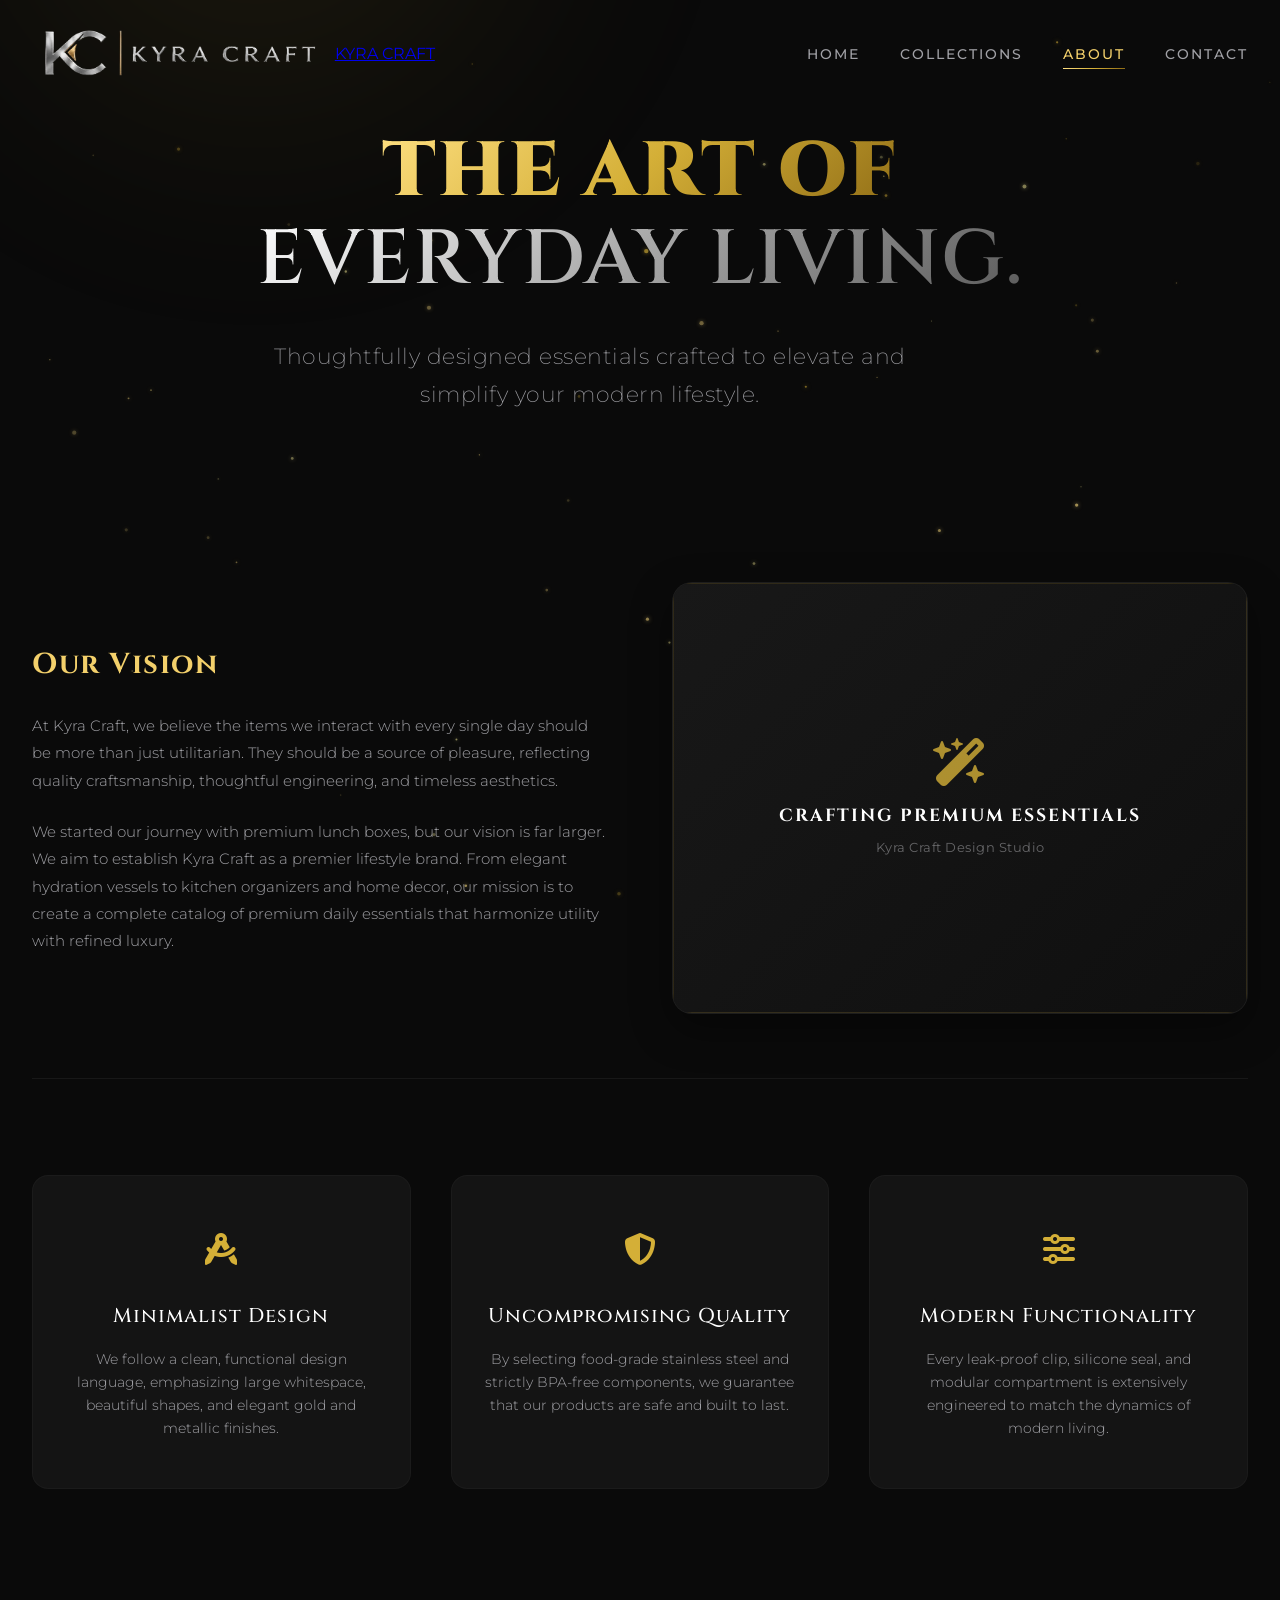
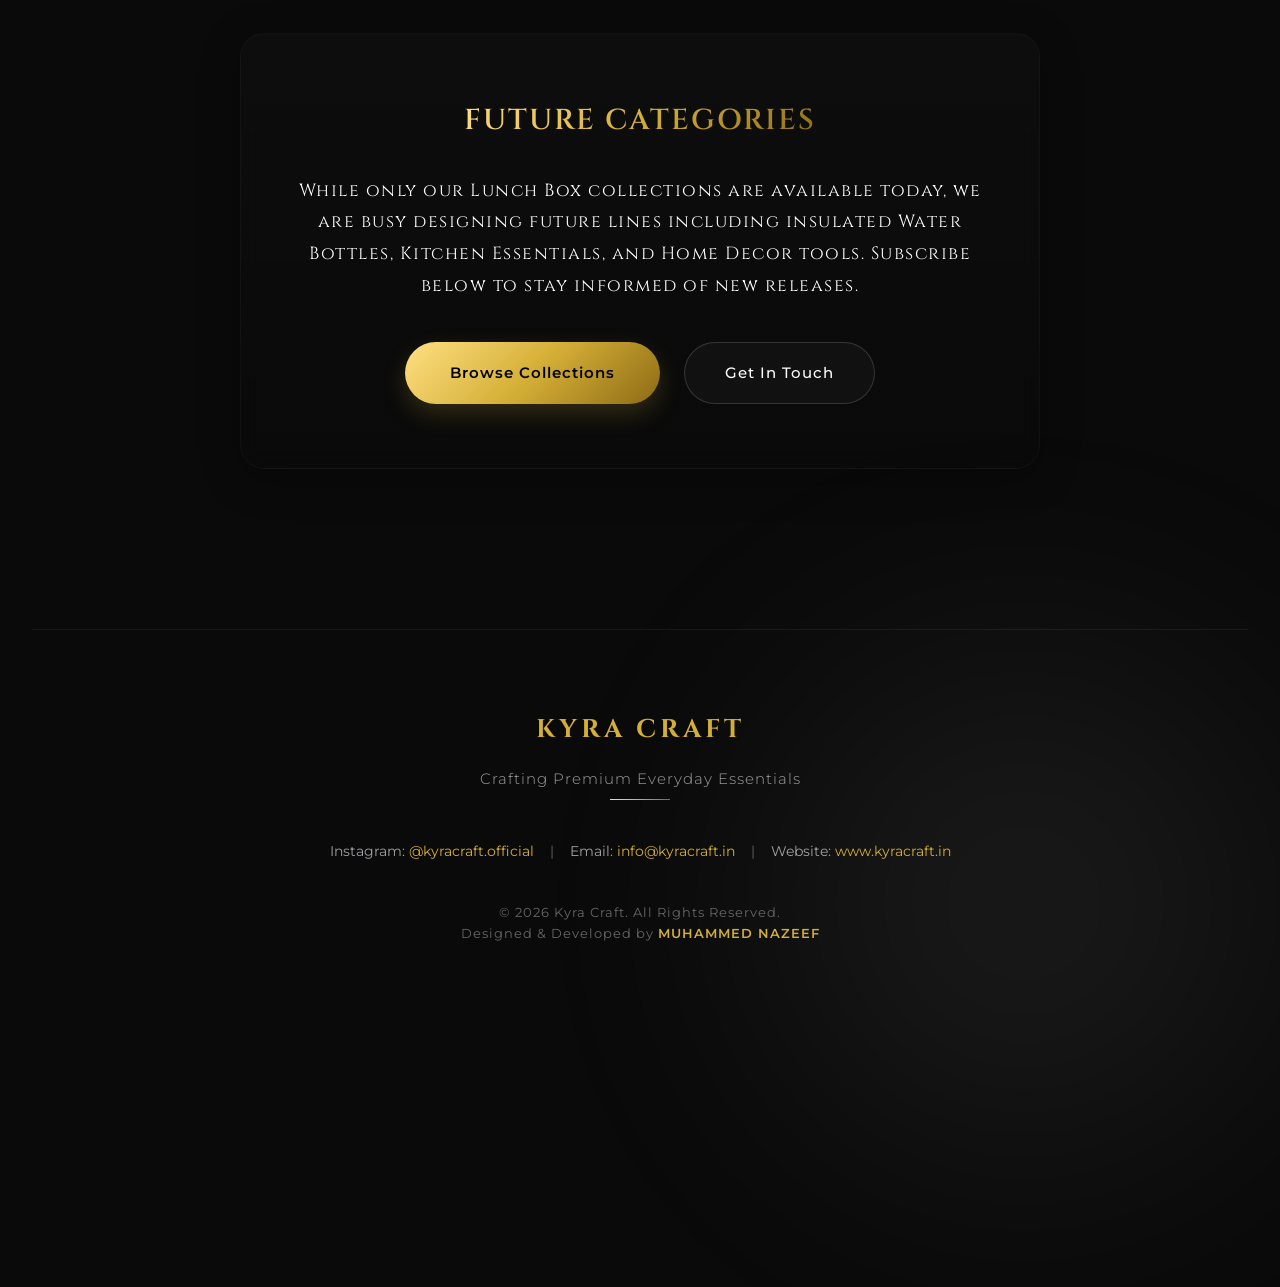
==== about.html @ 168cb708 "Update website with product pages, new branding, logo, and footer credits" ====
<!DOCTYPE html>
<html lang="en">

<head>
    <meta charset="UTF-8">
    <meta name="viewport" content="width=device-width, initial-scale=1.0">
    <title>About Us | KYRA CRAFT</title>
    <meta name="description"
        content="Read the story of Kyra Craft. Learn about our commitment to crafting premium, functional, and elegant lifestyle essentials for modern living.">
    <link rel="stylesheet" href="styles.css">
    <!-- Google Fonts -->
    <link rel="preconnect" href="https://fonts.googleapis.com">
    <link rel="preconnect" href="https://fonts.gstatic.com" crossorigin>
    <link
        href="https://fonts.googleapis.com/css2?family=Cinzel:wght@400;500;600;700;800;900&family=Montserrat:wght@200;300;400;500;600;700&display=swap"
        rel="stylesheet">
    <!-- Font Awesome for Social Icons -->
    <link rel="stylesheet" href="https://cdnjs.cloudflare.com/ajax/libs/font-awesome/6.4.0/css/all.min.css">
</head>

<body>
    <!-- Luxury Background Canvas & Effects -->
    <canvas id="particle-canvas"></canvas>
    <div class="bg-glow bg-glow-gold" id="glow-1"></div>
    <div class="bg-glow bg-glow-silver" id="glow-2"></div>

    <!-- STICKY HEADER -->
    <header class="site-header" id="main-header">
        <div class="nav-container">
            <a href="index.html" class="nav-logo-link">
                <img src="logo.png" alt="Kyra Craft Logo" class="nav-logo-img">
                <span class="nav-logo-text">KYRA CRAFT</span>
            </a>
            
            <!-- Desktop Nav Menu -->
            <ul class="nav-menu nav-menu-desktop">
                <li><a href="index.html" class="nav-link">Home</a></li>
                <li><a href="index.html#collections" class="nav-link">Collections</a></li>
                <li><a href="about.html" class="nav-link active">About</a></li>
                <li><a href="contact.html" class="nav-link">Contact</a></li>
            </ul>

            <!-- Mobile Hamburger Toggle -->
            <button class="mobile-nav-toggle" id="menu-toggle" aria-label="Toggle Menu">
                <span></span>
                <span></span>
                <span></span>
            </button>
        </div>
    </header>

    <!-- Mobile Nav Overlay -->
    <div class="mobile-menu-overlay" id="mobile-menu">
        <ul class="nav-menu">
            <li><a href="index.html" class="nav-link">Home</a></li>
            <li><a href="index.html#collections" class="nav-link">Collections</a></li>
            <li><a href="about.html" class="nav-link active">About</a></li>
            <li><a href="contact.html" class="nav-link">Contact</a></li>
        </ul>
    </div>

    <main class="container">
        <!-- ABOUT HERO SECTION -->
        <section class="about-hero-section scroll-reveal header-offset">
            <h1 class="headline">
                <span class="text-gold-gradient">THE ART OF</span><br>
                <span class="text-silver-gradient">EVERYDAY LIVING.</span>
            </h1>
            <p class="sub-headline">
                Thoughtfully designed essentials crafted to elevate and simplify your modern lifestyle.
            </p>
        </section>

        <!-- VISION SECTION -->
        <section class="about-brand-vision scroll-reveal">
            <div class="about-vision-text">
                <h2 class="about-vision-title">Our Vision</h2>
                <p class="about-vision-desc">
                    At Kyra Craft, we believe the items we interact with every single day should be more than just utilitarian. They should be a source of pleasure, reflecting quality craftsmanship, thoughtful engineering, and timeless aesthetics.
                </p>
                <p class="about-vision-desc">
                    We started our journey with premium lunch boxes, but our vision is far larger. We aim to establish Kyra Craft as a premier lifestyle brand. From elegant hydration vessels to kitchen organizers and home decor, our mission is to create a complete catalog of premium daily essentials that harmonize utility with refined luxury.
                </p>
            </div>
            
            <div class="about-vision-image-frame">
                <!-- Fallback gradient box representing premium look -->
                <div class="image-fallback-container">
                    <i class="fa-solid fa-wand-magic-sparkles image-fallback-icon"></i>
                    <h3 class="image-fallback-title">Crafting Premium Essentials</h3>
                    <p class="image-fallback-subtitle">Kyra Craft Design Studio</p>
                </div>
            </div>
        </section>

        <!-- PHILOSOPHY / VALUES GRID -->
        <section class="about-philosophy-grid scroll-reveal">
            <!-- Card 1: Design -->
            <div class="philosophy-card">
                <div class="philosophy-icon"><i class="fa-solid fa-compass-drafting"></i></div>
                <h3 class="philosophy-title">Minimalist Design</h3>
                <p class="philosophy-desc">We follow a clean, functional design language, emphasizing large whitespace, beautiful shapes, and elegant gold and metallic finishes.</p>
            </div>

            <!-- Card 2: Quality -->
            <div class="philosophy-card">
                <div class="philosophy-icon"><i class="fa-solid fa-shield-halved"></i></div>
                <h3 class="philosophy-title">Uncompromising Quality</h3>
                <p class="philosophy-desc">By selecting food-grade stainless steel and strictly BPA-free components, we guarantee that our products are safe and built to last.</p>
            </div>

            <!-- Card 3: Lifestyle -->
            <div class="philosophy-card">
                <div class="philosophy-icon"><i class="fa-solid fa-sliders"></i></div>
                <h3 class="philosophy-title">Modern Functionality</h3>
                <p class="philosophy-desc">Every leak-proof clip, silicone seal, and modular compartment is extensively engineered to match the dynamics of modern living.</p>
            </div>
        </section>

        <!-- BRAND PROMISE / CTA -->
        <section class="preview-section scroll-reveal" style="padding-top: 3rem;">
            <div class="about-content" style="max-width: 800px; margin: 0 auto;">
                <h2 class="section-title text-gold-gradient" style="margin-bottom: 2rem; font-size: 1.8rem;">Future Categories</h2>
                <p class="about-text" style="font-size: 1.1rem; line-height: 1.8; margin-bottom: 2.5rem;">
                    While only our Lunch Box collections are available today, we are busy designing future lines including insulated Water Bottles, Kitchen Essentials, and Home Decor tools. Subscribe below to stay informed of new releases.
                </p>
                <div style="display: flex; gap: 1.5rem; justify-content: center; width: 100%; flex-wrap: wrap;">
                    <a href="index.html#collections" class="btn-gold" style="text-decoration: none;">
                        <span>Browse Collections</span>
                    </a>
                    <a href="contact.html" class="btn-silver" style="text-decoration: none;">
                        <span>Get In Touch</span>
                    </a>
                </div>
            </div>
        </section>

        <!-- FOOTER -->
        <footer class="footer-section">
            <div class="footer-logo">KYRA CRAFT</div>
            <div class="footer-tagline">Crafting Premium Everyday Essentials</div>
            <div class="footer-divider"></div>

            <div class="footer-info">
                <span>Instagram: <a
                        href="https://www.instagram.com/kyracraft.official?utm_source=qr"
                        target="_blank" rel="noopener">@kyracraft.official</a></span>
                <span class="footer-info-divider">|</span>
                <span>Email: <a href="mailto:info@kyracraft.in">info@kyracraft.in</a></span>
                <span class="footer-info-divider">|</span>
                <span>Website: <a href="index.html">www.kyracraft.in</a></span>
            </div>

            <div class="footer-copyright">
                &copy; 2026 Kyra Craft. All Rights Reserved.<br>
                Designed & Developed by
    <a href="https://www.instagram.com/_nzf_hsnaa_?utm_source=qr"
       target="_blank"
       rel="noopener noreferrer">
        MUHAMMED NAZEEF
    </a>
            </div>
        </footer>
    </main>

    <script src="script.js"></script>
</body>

</html>
---- styles.css ----
:root {
    /* Luxury Color System */
    --bg-primary: #0A0A0A;
    --bg-card: #141414;
    --bg-card-hover: #1A1A1A;

    --color-gold: #D4AF37;
    --color-gold-light: #F3D06B;
    --color-gold-dark: #8E6B15;

    --color-silver: #C0C0C0;
    --color-silver-light: #E0E0E0;
    --color-silver-dark: #808080;

    --text-primary: #FFFFFF;
    --text-secondary: #A0A0A5;
    --text-muted: #666668;

    /* Gradients */
    --gold-gradient: linear-gradient(135deg, #FFE082 0%, #D4AF37 50%, #8E6B15 100%);
    --silver-gradient: linear-gradient(135deg, #FFFFFF 0%, #A6A6A6 50%, #595959 100%);
    --dark-gradient: linear-gradient(180deg, #161616 0%, #0A0A0A 100%);
    --card-glow: 0 8px 32px 0 rgba(212, 175, 55, 0.08);

    /* Fonts */
    --font-heading: 'Cinzel', serif;
    --font-body: 'Montserrat', sans-serif;
}

/* Reset & Base Styles */
* {
    margin: 0;
    padding: 0;
    box-sizing: border-box;
}

html {
    scroll-behavior: smooth;
}

body {
    font-family: var(--font-body);
    background-color: var(--bg-primary);
    color: var(--text-primary);
    overflow-x: hidden;
    position: relative;
    line-height: 1.6;
}

/* Background Particle Canvas */
#particle-canvas {
    position: fixed;
    top: 0;
    left: 0;
    width: 100vw;
    height: 100vh;
    z-index: 0;
    pointer-events: none;
}

/* Luxury Ambient Glows */
.bg-glow {
    position: absolute;
    width: 60vw;
    height: 60vw;
    border-radius: 50%;
    filter: blur(120px);
    z-index: 0;
    pointer-events: none;
    opacity: 0.12;
    transition: transform 0.2s ease-out;
}

.bg-glow-gold {
    background: radial-gradient(circle, var(--color-gold) 0%, transparent 70%);
    top: -20%;
    left: -10%;
}

.bg-glow-silver {
    background: radial-gradient(circle, var(--color-silver) 0%, transparent 70%);
    bottom: -10%;
    right: -10%;
}

/* Container */
.container {
    position: relative;
    max-width: 1300px;
    margin: 0 auto;
    padding: 2rem;
    z-index: 1;
}

/* HEADER */
.header-section {
    display: flex;
    justify-content: center;
    align-items: center;
    padding: 3rem 0;
}

.logo-container {
    width: 140px;
    height: 140px;
    border-radius: 50%;
    overflow: hidden;
    border: 2px solid var(--color-gold);
    box-shadow: 0 0 25px rgba(212, 175, 55, 0.2), inset 0 0 15px rgba(212, 175, 55, 0.2);
    background: #151515;
    display: flex;
    align-items: center;
    justify-content: center;
    transition: transform 0.6s cubic-bezier(0.16, 1, 0.3, 1), box-shadow 0.6s ease;
}

.logo-container:hover {
    transform: scale(1.05) rotate(5deg);
    box-shadow: 0 0 35px rgba(212, 175, 55, 0.4), inset 0 0 20px rgba(212, 175, 55, 0.3);
}

.brand-logo {
    display: block;
    width: 100%;
    height: 100%;
    object-fit: cover;
    clip-path: inset(0 0 2% 0);
    transform: scale(1.02);
}

/* HERO SECTION */
.hero-section {
    padding: 6rem 0;
    max-width: 1200px;
    margin: 0 auto;
    width: 100%;
}

.hero-content-wrapper {
    display: grid;
    grid-template-columns: 1.1fr 0.9fr;
    gap: 4rem;
    align-items: center;
}

.hero-text-col {
    display: flex;
    flex-direction: column;
    align-items: flex-start;
    text-align: left;
}

.hero-text-col .headline {
    margin-bottom: 1.5rem;
    text-align: left;
    margin-top: 0;
}

.hero-text-col .sub-headline {
    margin-bottom: 2.8rem;
    text-align: left;
    max-width: 580px;
}

.hero-text-col .hero-ctas {
    justify-content: flex-start;
    margin-bottom: 0;
}

.hero-image-col {
    display: flex;
    justify-content: center;
    align-items: center;
    width: 100%;
}

.hero-image-container {
    width: 100%;
    aspect-ratio: 4 / 3;
    border-radius: 16px;
    overflow: hidden;
    border: 1px solid rgba(214, 175, 55, 0.2);
    background: rgba(255, 255, 255, 0.02);
    box-shadow: 0 20px 40px rgba(0, 0, 0, 0.65), inset 0 0 40px rgba(214, 175, 55, 0.05);
    display: flex;
    justify-content: center;
    align-items: center;
    transition: transform 0.5s cubic-bezier(0.16, 1, 0.3, 1), border-color 0.5s ease;
}

.hero-image-container:hover {
    transform: translateY(-5px);
    border-color: rgba(214, 175, 55, 0.4);
}

.hero-product-img {
    width: 100%;
    height: 100%;
    object-fit: cover;
    transition: transform 0.5s cubic-bezier(0.16, 1, 0.3, 1);
}

.hero-image-container:hover .hero-product-img {
    transform: scale(1.03);
}

/* Launch Badge */
.launch-badge {
    display: inline-flex;
    align-items: center;
    gap: 0.75rem;
    background: var(--gold-gradient);
    border: 1px solid rgba(255, 255, 255, 0.2);
    padding: 0.6rem 1.5rem;
    border-radius: 50px;
    box-shadow: 0 8px 20px rgba(212, 175, 55, 0.15);
    margin-bottom: 2.5rem;
    animation: badgePulse 2s infinite ease-in-out;
}

.badge-text {
    font-family: var(--font-body);
    font-size: 0.8rem;
    font-weight: 700;
    color: #000000;
    letter-spacing: 2px;
}

.badge-icon {
    font-size: 0.95rem;
}

/* Headline */
.headline {
    font-family: var(--font-heading);
    font-size: clamp(2.5rem, 6vw, 4.8rem);
    font-weight: 700;
    line-height: 1.15;
    letter-spacing: 2px;
    margin-bottom: 2rem;
    text-transform: uppercase;
}

.text-gold-gradient {
    background: var(--gold-gradient);
    -webkit-background-clip: text;
    -webkit-text-fill-color: transparent;
    background-clip: text;
    font-weight: 900;
}

.text-silver-gradient {
    background: var(--silver-gradient);
    -webkit-background-clip: text;
    -webkit-text-fill-color: transparent;
    background-clip: text;
    font-weight: 600;
}

/* Subheadline */
.sub-headline {
    font-family: var(--font-body);
    font-size: clamp(1.05rem, 2vw, 1.35rem);
    color: var(--text-secondary);
    font-weight: 200;
    line-height: 1.8;
    max-width: 700px;
    margin-bottom: 3.5rem;
    letter-spacing: 0.5px;
}

/* Hero CTAs */
.hero-ctas {
    display: flex;
    gap: 1.5rem;
    margin-bottom: 2.5rem;
    width: 100%;
    justify-content: center;
}

/* Gold Button */
.btn-gold {
    background: var(--gold-gradient);
    color: #000000;
    border: none;
    padding: 1.1rem 2.8rem;
    border-radius: 50px;
    font-family: var(--font-body);
    font-size: 0.95rem;
    font-weight: 600;
    cursor: pointer;
    display: inline-flex;
    align-items: center;
    gap: 0.75rem;
    box-shadow: 0 10px 25px rgba(212, 175, 55, 0.2);
    transition: all 0.4s cubic-bezier(0.16, 1, 0.3, 1);
    letter-spacing: 1px;
}

.btn-gold:hover {
    transform: translateY(-3px);
    box-shadow: 0 15px 30px rgba(212, 175, 55, 0.4);
    background: linear-gradient(135deg, #FFFFFF 0%, #D4AF37 100%);
}

.btn-gold i {
    transition: transform 0.3s ease;
}

.btn-gold:hover i {
    transform: scale(1.2);
}

/* Silver Button */
.btn-silver {
    background: rgba(255, 255, 255, 0.03);
    color: var(--text-primary);
    border: 1px solid rgba(255, 255, 255, 0.15);
    padding: 1.1rem 2.5rem;
    border-radius: 50px;
    font-family: var(--font-body);
    font-size: 0.95rem;
    font-weight: 500;
    text-decoration: none;
    cursor: pointer;
    display: inline-flex;
    align-items: center;
    gap: 0.75rem;
    transition: all 0.4s cubic-bezier(0.16, 1, 0.3, 1);
    letter-spacing: 1px;
}

.btn-silver:hover {
    transform: translateY(-3px);
    background: rgba(255, 255, 255, 0.08);
    border-color: var(--color-silver);
    box-shadow: 0 10px 25px rgba(255, 255, 255, 0.1);
}

.btn-silver i {
    color: var(--color-gold);
    transition: transform 0.3s ease;
}

.btn-silver:hover i {
    transform: rotate(15deg) scale(1.1);
}

.instagram-handle {
    font-size: 0.9rem;
    letter-spacing: 2px;
}

.instagram-handle a {
    color: var(--color-gold);
    text-decoration: none;
    font-weight: 500;
    transition: color 0.3s ease;
    border-bottom: 1px solid transparent;
}

.instagram-handle a:hover {
    color: #FFFFFF;
    border-bottom-color: #FFFFFF;
}

/* SECTIONS COMMONS */
.section-title {
    font-family: var(--font-heading);
    font-size: clamp(2rem, 4vw, 3rem);
    font-weight: 600;
    letter-spacing: 2px;
    text-align: center;
    text-transform: uppercase;
    margin-bottom: 4rem;
}

/* FEATURES SECTION */
.features-section {
    padding: 6rem 0;
}

.features-grid {
    display: grid;
    grid-template-columns: repeat(auto-fit, minmax(320px, 1fr));
    gap: 2rem;
}

.feature-card {
    background: var(--bg-card);
    border: 1px solid rgba(255, 255, 255, 0.03);
    border-radius: 16px;
    padding: 3rem 2rem;
    text-align: center;
    position: relative;
    overflow: hidden;
    z-index: 1;
    transition: all 0.5s cubic-bezier(0.16, 1, 0.3, 1);
}

/* Metallic Shine Reflex Effect */
.feature-card::before {
    content: '';
    position: absolute;
    top: 0;
    left: -150%;
    width: 100%;
    height: 100%;
    background: linear-gradient(90deg,
            transparent,
            rgba(255, 255, 255, 0.08),
            transparent);
    transform: skewX(-25deg);
    transition: 0.75s;
    z-index: -1;
}

.feature-card:hover::before {
    left: 150%;
}

.feature-card:hover {
    transform: translateY(-8px);
    background: var(--bg-card-hover);
    border-color: rgba(212, 175, 55, 0.3);
    box-shadow: 0 15px 35px rgba(0, 0, 0, 0.4), 0 0 20px rgba(212, 175, 55, 0.05);
}

.feature-icon-wrapper {
    width: 70px;
    height: 70px;
    border-radius: 50%;
    background: rgba(212, 175, 55, 0.05);
    border: 1px solid rgba(212, 175, 55, 0.15);
    display: flex;
    align-items: center;
    justify-content: center;
    margin: 0 auto 2rem auto;
    transition: all 0.4s ease;
}

.feature-card:hover .feature-icon-wrapper {
    background: rgba(212, 175, 55, 0.12);
    border-color: var(--color-gold);
    box-shadow: 0 0 20px rgba(212, 175, 55, 0.2);
    transform: scale(1.08);
}

.feature-svg-icon {
    width: 32px;
    height: 32px;
}

.feature-card-title {
    font-family: var(--font-heading);
    font-size: 1.25rem;
    font-weight: 500;
    color: #FFFFFF;
    margin-bottom: 1rem;
    letter-spacing: 1px;
    transition: color 0.3s ease;
}

.feature-card:hover .feature-card-title {
    color: var(--color-gold-light);
}

.feature-card-desc {
    font-size: 0.95rem;
    color: var(--text-secondary);
    font-weight: 300;
}

/* ABOUT SECTION */
.about-section {
    padding: 6rem 0;
}

.about-container {
    max-width: 900px;
    margin: 0 auto;
    text-align: center;
}

.about-content {
    background: linear-gradient(180deg, rgba(20, 20, 20, 0.4) 0%, rgba(10, 10, 10, 0.6) 100%);
    border: 1px solid rgba(255, 255, 255, 0.03);
    border-radius: 24px;
    padding: 4rem 3rem;
    position: relative;
    display: flex;
    flex-direction: column;
    align-items: center;
    box-shadow: 0 10px 40px rgba(0, 0, 0, 0.3);
    backdrop-filter: blur(10px);
    -webkit-backdrop-filter: blur(10px);
}

.quote-mark {
    font-family: var(--font-heading);
    font-size: 5rem;
    line-height: 1;
    height: 3rem;
    color: var(--color-gold);
    opacity: 0.3;
    margin-bottom: 0.5rem;
}

.about-text {
    font-family: var(--font-heading);
    font-size: clamp(1.2rem, 2.5vw, 1.8rem);
    font-weight: 300;
    line-height: 1.8;
    color: #FFFFFF;
    letter-spacing: 1.5px;
    max-width: 750px;
    margin-bottom: 2rem;
}

.about-accent-line {
    width: 80px;
    height: 1px;
    background: var(--gold-gradient);
}

/* PRODUCT PREVIEW SECTION */
.preview-section {
    padding: 6rem 0;
    text-align: center;
}

.preview-tagline {
    font-family: var(--font-heading);
    font-size: 1.4rem;
    letter-spacing: 3px;
    color: var(--text-secondary);
    margin-top: -3rem;
    margin-bottom: 4rem;
    font-weight: 300;
}

.teaser-grid {
    display: grid;
    grid-template-columns: repeat(auto-fit, minmax(280px, 1fr));
    gap: 2rem;
}

.teaser-card {
    border-radius: 16px;
    overflow: hidden;
    background: #000;
    border: 1px solid rgba(255, 255, 255, 0.05);
    box-shadow: 0 10px 30px rgba(0, 0, 0, 0.5);
    transition: all 0.6s cubic-bezier(0.16, 1, 0.3, 1);
    position: relative;
    aspect-ratio: 1 / 1;
}

.teaser-card:hover {
    transform: scale(1.03);
    border-color: rgba(212, 175, 55, 0.25);
    box-shadow: 0 20px 40px rgba(0, 0, 0, 0.6), 0 0 20px rgba(212, 175, 55, 0.05);
}

.teaser-image-container {
    width: 100%;
    height: 100%;
    position: relative;
}

.teaser-img {
    width: 100%;
    height: 100%;
    object-fit: cover;
    transition: transform 0.8s cubic-bezier(0.16, 1, 0.3, 1);
}

.teaser-card:hover .teaser-img {
    transform: scale(1.06);
}

/* Blurred reveal overlay */
.teaser-blur-overlay {
    position: absolute;
    top: 0;
    left: 0;
    width: 100%;
    height: 100%;
    background: rgba(0, 0, 0, 0.65);
    backdrop-filter: blur(14px);
    -webkit-backdrop-filter: blur(14px);
    display: flex;
    align-items: center;
    justify-content: center;
    transition: all 0.7s cubic-bezier(0.16, 1, 0.3, 1);
    padding: 1.5rem;
}

.teaser-card:hover .teaser-blur-overlay {
    background: rgba(0, 0, 0, 0);
    backdrop-filter: blur(0px);
    -webkit-backdrop-filter: blur(0px);
    opacity: 0;
}

.teaser-info {
    display: flex;
    flex-direction: column;
    align-items: center;
    gap: 0.75rem;
    transition: transform 0.5s ease;
}

.teaser-card:hover .teaser-info {
    transform: translateY(-20px);
}

.teaser-label {
    font-family: var(--font-heading);
    font-size: 1rem;
    font-weight: 500;
    letter-spacing: 2px;
    color: #FFFFFF;
    text-align: center;
}

.teaser-action {
    font-size: 0.75rem;
    letter-spacing: 1.5px;
    color: var(--color-gold);
    text-transform: uppercase;
    font-weight: 600;
    opacity: 0.85;
    border: 1px solid rgba(212, 175, 55, 0.3);
    padding: 0.35rem 0.85rem;
    border-radius: 4px;
    background: rgba(212, 175, 55, 0.03);
}

/* EMAIL SUBSCRIPTION SECTION */
.subscription-section {
    padding: 6rem 0;
}

.subscription-box {
    background: linear-gradient(180deg, rgba(20, 20, 20, 0.8) 0%, rgba(10, 10, 10, 0.95) 100%);
    border: 1px solid rgba(212, 175, 55, 0.15);
    border-radius: 24px;
    padding: 4.5rem 3rem;
    text-align: center;
    max-width: 850px;
    margin: 0 auto;
    box-shadow: 0 20px 50px rgba(0, 0, 0, 0.6), var(--card-glow);
    position: relative;
    backdrop-filter: blur(10px);
}

.subscription-title {
    font-family: var(--font-heading);
    font-size: clamp(1.8rem, 3.5vw, 2.5rem);
    font-weight: 600;
    letter-spacing: 2px;
    margin-bottom: 1rem;
    text-transform: uppercase;
}

.subscription-desc {
    color: var(--text-secondary);
    font-weight: 300;
    max-width: 600px;
    margin: 0 auto 3rem auto;
    font-size: clamp(0.95rem, 1.8vw, 1.1rem);
    line-height: 1.7;
}

.signup-form {
    max-width: 550px;
    margin: 0 auto;
}

.input-group {
    display: flex;
    background: rgba(255, 255, 255, 0.02);
    border: 1px solid rgba(255, 255, 255, 0.08);
    border-radius: 50px;
    padding: 0.5rem 0.5rem 0.5rem 1.5rem;
    align-items: center;
    transition: all 0.4s cubic-bezier(0.16, 1, 0.3, 1);
}

.input-group:focus-within {
    border-color: var(--color-gold);
    background: rgba(255, 255, 255, 0.04);
    box-shadow: 0 0 25px rgba(212, 175, 55, 0.15);
}

.input-icon-wrapper {
    color: var(--text-muted);
    font-size: 1.1rem;
    display: flex;
    align-items: center;
    transition: color 0.3s ease;
}

.input-group:focus-within .input-icon-wrapper {
    color: var(--color-gold);
}

input[type="email"] {
    flex-grow: 1;
    background: transparent;
    border: none;
    outline: none;
    padding: 0.8rem 1rem;
    color: #FFFFFF;
    font-family: var(--font-body);
    font-size: 0.95rem;
}

input[type="email"]::placeholder {
    color: var(--text-muted);
}

.btn-submit {
    background: var(--gold-gradient);
    color: #000000;
    border: none;
    outline: none;
    padding: 0.9rem 2.2rem;
    border-radius: 50px;
    font-family: var(--font-body);
    font-size: 0.9rem;
    font-weight: 600;
    cursor: pointer;
    display: flex;
    align-items: center;
    gap: 0.6rem;
    box-shadow: 0 4px 15px rgba(212, 175, 55, 0.1);
    transition: all 0.4s cubic-bezier(0.16, 1, 0.3, 1);
    letter-spacing: 1px;
}

.btn-submit:hover {
    transform: translateY(-2px);
    box-shadow: 0 8px 20px rgba(212, 175, 55, 0.35);
    background: linear-gradient(135deg, #FFFFFF 0%, #D4AF37 100%);
}

.btn-submit i {
    transition: transform 0.3s ease;
}

.btn-submit:hover i {
    transform: translateX(4px) scale(1.1);
}

.form-message {
    margin-top: 1.2rem;
    font-size: 0.9rem;
    font-weight: 400;
    opacity: 0;
    height: 0;
    overflow: hidden;
    transition: all 0.4s ease;
}

.form-message.show {
    opacity: 1;
    height: auto;
    margin-top: 1.2rem;
}

.form-message.success {
    color: #4ADE80;
}

.form-message.error {
    color: #F87171;
}

/* SOCIAL SECTION */
.social-section {
    padding: 6rem 0;
}

.social-grid {
    display: flex;
    justify-content: center;
    gap: 2.5rem;
    flex-wrap: wrap;
}

.social-card {
    background: var(--bg-card);
    border: 1px solid rgba(255, 255, 255, 0.04);
    border-radius: 16px;
    padding: 2.2rem 3rem;
    min-width: 280px;
    text-align: center;
    text-decoration: none;
    display: flex;
    flex-direction: column;
    align-items: center;
    transition: all 0.5s cubic-bezier(0.16, 1, 0.3, 1);
}

.social-card:hover {
    transform: translateY(-6px);
    border-color: rgba(255, 255, 255, 0.15);
    background: var(--bg-card-hover);
    box-shadow: 0 15px 30px rgba(0, 0, 0, 0.4);
}

.social-icon {
    width: 60px;
    height: 60px;
    border-radius: 50%;
    display: flex;
    align-items: center;
    justify-content: center;
    font-size: 1.6rem;
    background: rgba(255, 255, 255, 0.02);
    border: 1px solid rgba(255, 255, 255, 0.06);
    margin-bottom: 1.5rem;
    transition: all 0.4s ease;
}

.social-card:hover .social-icon {
    transform: scale(1.1);
}

.instagram-color {
    color: #E1306C;
    border-color: rgba(225, 48, 108, 0.2);
}

.social-card:hover .instagram-color {
    background: rgba(225, 48, 108, 0.1);
    box-shadow: 0 0 15px rgba(225, 48, 108, 0.2);
    border-color: #E1306C;
}

.web-color {
    color: var(--color-gold);
    border-color: rgba(212, 175, 55, 0.2);
}

.social-card:hover .web-color {
    background: rgba(212, 175, 55, 0.1);
    box-shadow: 0 0 15px rgba(212, 175, 55, 0.2);
    border-color: var(--color-gold);
}

.social-name {
    font-family: var(--font-heading);
    font-size: 1.1rem;
    font-weight: 500;
    color: #FFFFFF;
    margin-bottom: 0.4rem;
    letter-spacing: 1px;
}

.social-handle {
    font-size: 0.85rem;
    color: var(--text-secondary);
}

/* FOOTER */
.footer-section {
    border-top: 1px solid rgba(255, 255, 255, 0.06);
    padding: 5rem 0 3rem 0;
    margin-top: 4rem;
    text-align: center;
    display: flex;
    flex-direction: column;
    align-items: center;
}

.footer-logo {
    font-family: var(--font-heading);
    font-size: 1.6rem;
    font-weight: 700;
    letter-spacing: 4px;
    color: var(--color-gold);
    margin-bottom: 1rem;
}

.footer-tagline {
    font-size: 0.95rem;
    color: var(--text-secondary);
    font-weight: 300;
    letter-spacing: 1px;
    margin-bottom: 0.5rem;
}

.footer-badge {
    font-size: 0.8rem;
    color: var(--color-silver-dark);
    text-transform: uppercase;
    letter-spacing: 2px;
    margin-bottom: 2.5rem;
}

.footer-divider {
    width: 60px;
    height: 1px;
    background: var(--gold-gradient);
    margin-bottom: 2.5rem;
}

.footer-info {
    font-size: 0.9rem;
    color: var(--text-secondary);
    margin-bottom: 2.5rem;
    display: flex;
    gap: 1rem;
    align-items: center;
    flex-wrap: wrap;
    justify-content: center;
}

.footer-info a {
    color: var(--color-gold);
    text-decoration: none;
    transition: color 0.3s ease;
}

.footer-info a:hover {
    color: #FFFFFF;
}

.footer-info-divider {
    color: var(--text-muted);
}

.footer-copyright {
    font-size: 0.8rem;
    color: var(--text-muted);
    letter-spacing: 1px;
}

.footer-copyright a{
    color:#d4af37;
    text-decoration:none;
    font-weight:600;
    transition:color .3s ease;
}

.footer-copyright a:hover{
    color:#f8d56b;
    text-decoration:underline;
}

/* SCROLL REVEAL CLASS */
.scroll-reveal {
    opacity: 0;
    transform: translateY(40px);
    transition: opacity 1.2s cubic-bezier(0.16, 1, 0.3, 1), transform 1.2s cubic-bezier(0.16, 1, 0.3, 1);
}

.scroll-reveal.active {
    opacity: 1;
    transform: translateY(0);
}

/* ANIMATIONS KEYFRAMES */
@keyframes badgePulse {
    0% {
        box-shadow: 0 8px 20px rgba(212, 175, 55, 0.15);
        transform: scale(1);
    }

    50% {
        box-shadow: 0 8px 25px rgba(212, 175, 55, 0.35);
        transform: scale(1.02);
    }

    100% {
        box-shadow: 0 8px 20px rgba(212, 175, 55, 0.15);
        transform: scale(1);
    }
}

/* MOBILE RESPONSIVENESS */
@media (max-width: 768px) {
    .container {
        padding: 1.5rem;
    }

    .header-section {
        padding: 2rem 0;
    }

    .logo-container {
        width: 110px;
        height: 110px;
    }

    .hero-section {
        padding: 3rem 0;
    }

    .hero-content-wrapper {
        grid-template-columns: 1fr;
        gap: 3.5rem;
    }

    .hero-text-col {
        align-items: center;
        text-align: center;
    }

    .hero-text-col .headline {
        text-align: center;
    }

    .hero-text-col .sub-headline {
        text-align: center;
        margin-left: auto;
        margin-right: auto;
        margin-bottom: 2.5rem;
    }

    .hero-text-col .hero-ctas {
        flex-direction: column;
        gap: 1rem;
        width: 100%;
        justify-content: center;
    }

    .btn-gold,
    .btn-silver {
        width: 100%;
        justify-content: center;
        padding: 1rem 2rem;
    }

    .features-grid {
        grid-template-columns: 1fr;
        gap: 1.5rem;
    }

    .feature-card {
        padding: 2.5rem 1.5rem;
    }

    .teaser-grid {
        grid-template-columns: 1fr;
        gap: 1.5rem;
    }

    .preview-tagline {
        margin-bottom: 2.5rem;
    }

    .subscription-box {
        padding: 3rem 1.5rem;
    }

    .input-group {
        flex-direction: column;
        background: transparent;
        border: none;
        padding: 0;
        gap: 1rem;
        border-radius: 0;
    }

    .input-group:focus-within {
        box-shadow: none;
    }

    .input-icon-wrapper {
        display: none;
    }

    input[type="email"] {
        width: 100%;
        background: rgba(255, 255, 255, 0.02);
        border: 1px solid rgba(255, 255, 255, 0.08);
        border-radius: 50px;
        padding: 1.1rem 1.5rem;
    }

    input[type="email"]:focus {
        border-color: var(--color-gold);
        background: rgba(255, 255, 255, 0.04);
        box-shadow: 0 0 20px rgba(212, 175, 55, 0.1);
    }

    .btn-submit {
        width: 100%;
        justify-content: center;
        padding: 1.1rem 2rem;
    }

    .social-grid {
        flex-direction: column;
        gap: 1.5rem;
        align-items: center;
    }

    .social-card {
        width: 100%;
        min-width: unset;
        padding: 2rem;
    }
}

/* ==========================================================================
   KYRA CRAFT BRAND EXTENSION STYLES
   ========================================================================== */

/* --- Sticky Header & Navigation --- */
.site-header {
    position: fixed;
    top: 0;
    left: 0;
    width: 100%;
    z-index: 1000;
    padding: 1.5rem 2rem;
    transition: all 0.4s ease;
    background: transparent;
    border-bottom: 1px solid transparent;
}

.site-header.scrolled {
    padding: 1rem 2rem;
    background: rgba(10, 10, 10, 0.85);
    backdrop-filter: blur(12px);
    -webkit-backdrop-filter: blur(12px);
    border-bottom: 1px solid rgba(212, 175, 55, 0.15);
    box-shadow: 0 4px 20px rgba(0, 0, 0, 0.4);
}

.nav-container {
    max-width: 1300px;
    margin: 0 auto;
    display: flex;
    justify-content: space-between;
    align-items: center;
}

.nav-logo-link {
     display:flex;
    align-items:center;
    gap:12px;
}

.nav-logo-img {
    height:60px;
    width:auto;
    object-fit:contain;
    border:none;
    border-radius:0;
    background:none;
    display:block;
    transition:opacity .3s ease;
}

.nav-logo-link:hover .nav-logo-img{
    transform:none;
}

.nav-menu {
    display: flex;
    align-items: center;
    gap: 2.5rem;
    list-style: none;
}

.nav-link {
    font-family: var(--font-body);
    font-size: 0.85rem;
    font-weight: 500;
    letter-spacing: 2px;
    color: var(--text-secondary);
    text-transform: uppercase;
    text-decoration: none;
    transition: all 0.3s ease;
    position: relative;
    padding: 0.4rem 0;
}

.nav-link::after {
    content: '';
    position: absolute;
    bottom: 0;
    left: 0;
    width: 0;
    height: 1px;
    background: var(--gold-gradient);
    transition: width 0.3s ease;
}

.nav-link:hover {
    color: #FFFFFF;
}

.nav-link:hover::after,
.nav-link.active::after {
    width: 100%;
}

.nav-link.active {
    color: var(--color-gold-light);
}

/* Mobile Menu Button */
.mobile-nav-toggle {
    display: none;
    background: transparent;
    border: none;
    cursor: pointer;
    z-index: 1001;
    padding: 0.5rem;
}

.mobile-nav-toggle span {
    display: block;
    width: 24px;
    height: 2px;
    background-color: #FFFFFF;
    margin: 5px 0;
    transition: all 0.3s ease-in-out;
}

/* Open states for toggle */
.mobile-nav-toggle.open span:nth-child(1) {
    transform: translateY(7px) rotate(45deg);
    background-color: var(--color-gold);
}

.mobile-nav-toggle.open span:nth-child(2) {
    opacity: 0;
}

.mobile-nav-toggle.open span:nth-child(3) {
    transform: translateY(-7px) rotate(-45deg);
    background-color: var(--color-gold);
}

/* Mobile Menu Overlay */
.mobile-menu-overlay {
    position: fixed;
    top: 0;
    right: -100%;
    width: 100%;
    height: 100vh;
    background: rgba(10, 10, 10, 0.98);
    backdrop-filter: blur(20px);
    -webkit-backdrop-filter: blur(20px);
    z-index: 999;
    display: flex;
    flex-direction: column;
    justify-content: center;
    align-items: center;
    transition: right 0.5s cubic-bezier(0.16, 1, 0.3, 1);
}

.mobile-menu-overlay.open {
    right: 0;
}

.mobile-menu-overlay .nav-menu {
    flex-direction: column;
    gap: 2rem;
}

.mobile-menu-overlay .nav-link {
    font-size: 1.25rem;
    letter-spacing: 4px;
}

/* --- spacing helper for header clearance --- */
.header-offset {
    margin-top: 80px;
}

/* --- Collections Section --- */
.collections-section {
    padding: 6rem 0;
}

.collections-grid {
    display: grid;
    grid-template-columns: repeat(auto-fit, minmax(260px, 1fr));
    gap: 2.5rem;
    margin-top: 1rem;
}

.collection-card {
    background: var(--bg-card);
    border: 1px solid rgba(255, 255, 255, 0.03);
    border-radius: 20px;
    padding: 2.5rem;
    text-align: center;
    position: relative;
    overflow: hidden;
    display: flex;
    flex-direction: column;
    align-items: center;
    justify-content: space-between;
    min-height: 320px;
    transition: all 0.5s cubic-bezier(0.16, 1, 0.3, 1);
    box-shadow: 0 10px 30px rgba(0, 0, 0, 0.2);
}

.collection-card::before {
    content: '';
    position: absolute;
    inset: 0;
    border-radius: 20px;
    padding: 1px;
    background: linear-gradient(135deg, rgba(255, 255, 255, 0.05), transparent 60%);
    -webkit-mask: linear-gradient(#fff 0 0) content-box, linear-gradient(#fff 0 0);
    -webkit-mask-composite: xor;
    mask-composite: exclude;
    pointer-events: none;
}

.collection-card.available:hover {
    transform: translateY(-8px);
    border-color: rgba(212, 175, 55, 0.35);
    box-shadow: 0 20px 40px rgba(0, 0, 0, 0.4), var(--card-glow);
}

.collection-card.coming-soon {
    opacity: 0.65;
    background: rgba(20, 20, 20, 0.4);
    cursor: default;
}

.collection-icon {
    font-size: 2.5rem;
    margin-bottom: 1.5rem;
    color: var(--color-silver);
    transition: transform 0.5s ease;
}

.collection-card.available:hover .collection-icon {
    color: var(--color-gold);
    transform: scale(1.1);
}

.collection-badge {
    font-size: 0.7rem;
    font-weight: 700;
    letter-spacing: 2px;
    padding: 0.35rem 0.85rem;
    border-radius: 50px;
    text-transform: uppercase;
    margin-bottom: 1.5rem;
}

.badge-now {
    background: rgba(212, 175, 55, 0.1);
    color: var(--color-gold-light);
    border: 1px solid rgba(212, 175, 55, 0.25);
}

.badge-soon {
    background: rgba(255, 255, 255, 0.03);
    color: var(--text-secondary);
    border: 1px solid rgba(255, 255, 255, 0.08);
}

.collection-title {
    font-family: var(--font-heading);
    font-size: 1.35rem;
    font-weight: 500;
    letter-spacing: 1px;
    color: #FFFFFF;
    margin-bottom: 1rem;
}

.collection-desc {
    font-size: 0.9rem;
    color: var(--text-secondary);
    font-weight: 300;
    line-height: 1.6;
    margin-bottom: 2rem;
}

/* --- Lunch Box Products Grid --- */
.products-section {
    padding: 6rem 0;
}

.products-grid {
    display: grid;
    grid-template-columns: repeat(auto-fit, minmax(320px, 1fr));
    gap: 3rem;
}

.product-card {
    background: var(--bg-card);
    border: 1px solid rgba(255, 255, 255, 0.03);
    border-radius: 20px;
    overflow: hidden;
    display: flex;
    flex-direction: column;
    transition: all 0.5s cubic-bezier(0.16, 1, 0.3, 1);
    box-shadow: 0 15px 35px rgba(0, 0, 0, 0.3);
}

.product-card:hover {
    transform: translateY(-8px);
    border-color: rgba(212, 175, 55, 0.3);
    box-shadow: 0 25px 45px rgba(0, 0, 0, 0.5), var(--card-glow);
}

.product-card-image-wrapper {
    width: 100%;
    aspect-ratio: 4 / 3;
    overflow: hidden;
    position: relative;
    background: #111;
}

.product-card-img {
    width: 100%;
    height: 100%;
    object-fit: cover;
    transition: transform 0.8s cubic-bezier(0.16, 1, 0.3, 1);
}

.product-card:hover .product-card-img {
    transform: scale(1.05);
}

.product-card-info {
    padding: 2.2rem;
    display: flex;
    flex-direction: column;
    flex-grow: 1;
}

.product-card-title {
    font-family: var(--font-heading);
    font-size: 1.2rem;
    font-weight: 500;
    letter-spacing: 1px;
    color: #FFFFFF;
    margin-bottom: 0.75rem;
    line-height: 1.4;
    transition: color 0.3s ease;
}

.product-card:hover .product-card-title {
    color: var(--color-gold-light);
}

.product-card-desc {
    font-size: 0.9rem;
    color: var(--text-secondary);
    font-weight: 300;
    line-height: 1.6;
    margin-bottom: 1.5rem;
    flex-grow: 1;
}

.product-card-meta {
    display: flex;
    justify-content: space-between;
    align-items: center;
    margin-bottom: 2rem;
}

.colors-indicator {
    display: flex;
    gap: 0.5rem;
    align-items: center;
}

.color-dot-indicator {
    width: 14px;
    height: 14px;
    border-radius: 50%;
    border: 1px solid rgba(255, 255, 255, 0.3);
}

.colors-text {
    font-size: 0.8rem;
    color: var(--text-muted);
    letter-spacing: 0.5px;
    font-weight: 500;
}

/* --- PRODUCT DETAIL PAGE STYLES --- */
.product-detail-container {
    display: grid;
    grid-template-columns: 1.1fr 0.9fr;
    gap: 4rem;
    padding: 3rem 0;
}

/* Gallery Column */
.gallery-container {
    display: flex;
    flex-direction: column;
    gap: 1.5rem;
}

.main-image-wrapper {
    position: relative;
    width: 100%;
    aspect-ratio: 4 / 3;
    border-radius: 20px;
    overflow: hidden;
    background: #111;
    border: 1px solid rgba(255, 255, 255, 0.03);
    box-shadow: 0 15px 40px rgba(0, 0, 0, 0.4);
    cursor: zoom-in;
}

.main-image-view {
    width: 100%;
    height: 100%;
    object-fit: cover;
    transition: transform 0.1s ease-out;
}

/* Zoom feature overlays */
.zoom-hint {
    position: absolute;
    bottom: 1rem;
    right: 1rem;
    background: rgba(10, 10, 10, 0.7);
    color: #FFFFFF;
    font-size: 0.75rem;
    padding: 0.4rem 0.8rem;
    border-radius: 4px;
    pointer-events: none;
    letter-spacing: 1px;
    text-transform: uppercase;
    opacity: 0.8;
    backdrop-filter: blur(4px);
    transition: opacity 0.3s ease;
}

.main-image-wrapper:hover .zoom-hint {
    opacity: 0;
}

/* Thumbnails */
.thumbnail-strip {
    display: flex;
    gap: 1rem;
    overflow-x: auto;
    padding-bottom: 0.5rem;
    scrollbar-width: thin;
    scrollbar-color: var(--color-gold) rgba(255, 255, 255, 0.02);
}

.thumbnail-strip::-webkit-scrollbar {
    height: 4px;
}

.thumbnail-strip::-webkit-scrollbar-track {
    background: rgba(255, 255, 255, 0.02);
}

.thumbnail-strip::-webkit-scrollbar-thumb {
    background: var(--color-gold-dark);
    border-radius: 2px;
}

.thumbnail-card {
    flex: 0 0 85px;
    aspect-ratio: 1 / 1;
    border-radius: 10px;
    overflow: hidden;
    border: 2px solid transparent;
    cursor: pointer;
    background: #111;
    transition: all 0.3s cubic-bezier(0.16, 1, 0.3, 1);
}

.thumbnail-card:hover {
    border-color: rgba(212, 175, 55, 0.5);
}

.thumbnail-card.active {
    border-color: var(--color-gold);
    box-shadow: 0 0 10px rgba(212, 175, 55, 0.3);
}

.thumbnail-img {
    width: 100%;
    height: 100%;
    object-fit: cover;
}

/* Missing Image Fallback Design */
.image-fallback-container {
    width: 100%;
    height: 100%;
    display: flex;
    flex-direction: column;
    justify-content: center;
    align-items: center;
    text-align: center;
    background: linear-gradient(135deg, #181818 0%, #0F0F0F 100%);
    border: 1px solid rgba(212, 175, 55, 0.15);
    color: var(--text-secondary);
    padding: 2rem;
    position: absolute;
    top: 0;
    left: 0;
}

.image-fallback-icon {
    font-size: 3rem;
    color: var(--color-gold);
    margin-bottom: 1rem;
    opacity: 0.8;
}

.image-fallback-title {
    font-family: var(--font-heading);
    font-size: 1.1rem;
    letter-spacing: 2px;
    color: #FFFFFF;
    text-transform: uppercase;
    margin-bottom: 0.5rem;
}

.image-fallback-subtitle {
    font-size: 0.8rem;
    color: var(--text-muted);
    letter-spacing: 0.5px;
}

/* Info Column */
.product-info-container {
    display: flex;
    flex-direction: column;
}

.product-tag {
    font-family: var(--font-body);
    font-size: 0.8rem;
    font-weight: 700;
    letter-spacing: 3px;
    color: var(--color-gold);
    text-transform: uppercase;
    margin-bottom: 1rem;
}

.product-name {
    font-family: var(--font-heading);
    font-size: clamp(2rem, 3.5vw, 2.6rem);
    font-weight: 600;
    line-height: 1.25;
    letter-spacing: 1px;
    color: #FFFFFF;
    margin-bottom: 1rem;
}

.product-tagline {
    font-family: var(--font-body);
    font-size: 1.1rem;
    font-weight: 300;
    color: var(--color-silver-light);
    letter-spacing: 0.5px;
    margin-bottom: 1.5rem;
}

.product-desc {
    font-size: 0.95rem;
    color: var(--text-secondary);
    font-weight: 300;
    line-height: 1.8;
    margin-bottom: 2.5rem;
}

/* Variant Selectors */
.variants-section {
    margin-bottom: 2.5rem;
    border-top: 1px solid rgba(255, 255, 255, 0.06);
    padding-top: 2rem;
}

.variants-title {
    font-family: var(--font-heading);
    font-size: 0.85rem;
    letter-spacing: 2px;
    text-transform: uppercase;
    color: #FFFFFF;
    margin-bottom: 1.25rem;
}

.color-swatch-list {
    display: flex;
    gap: 1.5rem;
}

.color-swatch-btn {
    display: flex;
    align-items: center;
    gap: 0.75rem;
    background: rgba(255, 255, 255, 0.02);
    border: 1px solid rgba(255, 255, 255, 0.1);
    border-radius: 50px;
    padding: 0.5rem 1.2rem;
    cursor: pointer;
    transition: all 0.3s cubic-bezier(0.16, 1, 0.3, 1);
}

.color-swatch-btn:hover {
    border-color: rgba(255, 255, 255, 0.25);
    background: rgba(255, 255, 255, 0.05);
}

.color-swatch-btn.active {
    border-color: var(--color-gold);
    background: rgba(212, 175, 55, 0.05);
    box-shadow: 0 0 15px rgba(212, 175, 55, 0.1);
}

.swatch-color-dot {
    width: 18px;
    height: 18px;
    border-radius: 50%;
    border: 1px solid rgba(255, 255, 255, 0.3);
}

.swatch-color-name {
    font-family: var(--font-body);
    font-size: 0.85rem;
    font-weight: 500;
    color: #FFFFFF;
    letter-spacing: 0.5px;
}

/* Action Area */
.actions-section {
    margin-bottom: 3rem;
}

.btn-buy-amazon {
    width: 100%;
    background: var(--gold-gradient);
    color: #000000;
    border: none;
    padding: 1.3rem 2.8rem;
    border-radius: 50px;
    font-family: var(--font-body);
    font-size: 1rem;
    font-weight: 700;
    cursor: pointer;
    display: inline-flex;
    align-items: center;
    justify-content: center;
    gap: 0.85rem;
    box-shadow: 0 12px 30px rgba(212, 175, 55, 0.2);
    transition: all 0.4s cubic-bezier(0.16, 1, 0.3, 1);
    letter-spacing: 1.5px;
    text-transform: uppercase;
    text-decoration: none;
}

.btn-buy-amazon:hover {
    transform: translateY(-3px);
    box-shadow: 0 18px 35px rgba(212, 175, 55, 0.4);
    background: linear-gradient(135deg, #FFFFFF 0%, #D4AF37 100%);
}

.buy-badge-text {
    font-size: 0.8rem;
    color: var(--text-muted);
    text-align: center;
    margin-top: 0.75rem;
    letter-spacing: 0.5px;
}

/* Specific Feature Grid inside Detail Column */
.product-features-brief {
    display: grid;
    grid-template-columns: repeat(2, 1fr);
    gap: 1.25rem;
    border-top: 1px solid rgba(255, 255, 255, 0.06);
    padding-top: 2rem;
}

.brief-feature-card {
    background: rgba(255, 255, 255, 0.01);
    border: 1px solid rgba(255, 255, 255, 0.03);
    border-radius: 12px;
    padding: 1rem;
    display: flex;
    align-items: center;
    gap: 0.75rem;
}

.brief-feature-icon {
    font-size: 1.2rem;
    color: var(--color-gold);
    flex-shrink: 0;
}

.brief-feature-text {
    font-size: 0.8rem;
    color: var(--text-secondary);
    font-weight: 400;
}

/* Specifications Table */
.specs-section {
    padding: 6rem 0;
    border-top: 1px solid rgba(255, 255, 255, 0.06);
}

.specs-title {
    font-family: var(--font-heading);
    font-size: 1.6rem;
    letter-spacing: 2px;
    text-transform: uppercase;
    color: #FFFFFF;
    margin-bottom: 2.5rem;
    text-align: center;
}

.specs-table {
    width: 100%;
    max-width: 800px;
    margin: 0 auto;
    border-collapse: collapse;
}

.specs-table tr {
    border-bottom: 1px solid rgba(255, 255, 255, 0.05);
}

.specs-table tr:last-child {
    border-bottom: none;
}

.specs-table td {
    padding: 1.2rem 1.5rem;
    font-size: 0.9rem;
}

.specs-label {
    font-family: var(--font-heading);
    font-weight: 500;
    color: var(--color-gold-light);
    letter-spacing: 1px;
    width: 35%;
}

.specs-value {
    color: var(--text-secondary);
    font-weight: 300;
}

/* FAQ Accordion Section */
.faq-section {
    padding: 6rem 0;
    border-top: 1px solid rgba(255, 255, 255, 0.06);
}

.faq-title {
    font-family: var(--font-heading);
    font-size: 1.6rem;
    letter-spacing: 2px;
    text-transform: uppercase;
    color: #FFFFFF;
    margin-bottom: 2.5rem;
    text-align: center;
}

.faq-accordion {
    max-width: 800px;
    margin: 0 auto;
    display: flex;
    flex-direction: column;
    gap: 1rem;
}

.faq-item {
    background: var(--bg-card);
    border: 1px solid rgba(255, 255, 255, 0.03);
    border-radius: 12px;
    overflow: hidden;
    transition: all 0.3s ease;
}

.faq-question-btn {
    width: 100%;
    background: transparent;
    border: none;
    outline: none;
    padding: 1.5rem;
    text-align: left;
    display: flex;
    justify-content: space-between;
    align-items: center;
    cursor: pointer;
}

.faq-question-text {
    font-family: var(--font-heading);
    font-size: 1.05rem;
    font-weight: 500;
    color: #FFFFFF;
    letter-spacing: 0.5px;
}

.faq-icon-arrow {
    color: var(--color-gold);
    font-size: 0.85rem;
    transition: transform 0.3s cubic-bezier(0.16, 1, 0.3, 1);
}

.faq-item.active {
    border-color: rgba(212, 175, 55, 0.2);
    box-shadow: 0 8px 20px rgba(0, 0, 0, 0.2);
}

.faq-item.active .faq-icon-arrow {
    transform: rotate(180deg);
}

.faq-answer-pane {
    max-height: 0;
    opacity: 0;
    overflow: hidden;
    transition: all 0.4s cubic-bezier(0.16, 1, 0.3, 1);
}

.faq-answer-content {
    padding: 0 1.5rem 1.5rem 1.5rem;
    font-size: 0.95rem;
    color: var(--text-secondary);
    line-height: 1.7;
    font-weight: 300;
}

/* Reviews Mockup Section */
.reviews-section {
    padding: 6rem 0;
    border-top: 1px solid rgba(255, 255, 255, 0.06);
}

.reviews-title {
    font-family: var(--font-heading);
    font-size: 1.6rem;
    letter-spacing: 2px;
    text-transform: uppercase;
    color: #FFFFFF;
    margin-bottom: 3rem;
    text-align: center;
}

.reviews-summary-container {
    display: grid;
    grid-template-columns: 0.8fr 1.2fr;
    gap: 3.5rem;
    max-width: 900px;
    margin: 0 auto 4rem auto;
    background: rgba(255, 255, 255, 0.01);
    border: 1px solid rgba(255, 255, 255, 0.03);
    padding: 3rem;
    border-radius: 20px;
}

.rating-score-box {
    display: flex;
    flex-direction: column;
    align-items: center;
    justify-content: center;
    text-align: center;
    border-right: 1px solid rgba(255, 255, 255, 0.06);
    padding-right: 3.5rem;
}

.large-rating-num {
    font-family: var(--font-heading);
    font-size: 3.8rem;
    font-weight: 700;
    color: #FFFFFF;
    line-height: 1;
    margin-bottom: 0.5rem;
}

.score-stars-row {
    color: var(--color-gold);
    font-size: 1.1rem;
    margin-bottom: 0.75rem;
    display: flex;
    gap: 0.25rem;
}

.score-caption {
    font-size: 0.85rem;
    color: var(--text-secondary);
    letter-spacing: 0.5px;
}

.rating-breakdown-box {
    display: flex;
    flex-direction: column;
    gap: 0.75rem;
    justify-content: center;
}

.breakdown-row {
    display: flex;
    align-items: center;
    gap: 1rem;
}

.breakdown-label {
    font-size: 0.8rem;
    color: var(--text-secondary);
    width: 65px;
}

.breakdown-bar-wrapper {
    flex-grow: 1;
    height: 6px;
    background: rgba(255, 255, 255, 0.05);
    border-radius: 3px;
    overflow: hidden;
}

.breakdown-bar-fill {
    height: 100%;
    background: var(--gold-gradient);
    border-radius: 3px;
}

.breakdown-percentage {
    font-size: 0.8rem;
    color: var(--text-muted);
    width: 35px;
    text-align: right;
}

.reviews-list {
    max-width: 900px;
    margin: 0 auto;
    display: flex;
    flex-direction: column;
    gap: 1.5rem;
}

.review-card {
    background: var(--bg-card);
    border: 1px solid rgba(255, 255, 255, 0.03);
    border-radius: 16px;
    padding: 2rem;
}

.review-header {
    display: flex;
    justify-content: space-between;
    align-items: center;
    margin-bottom: 1rem;
}

.reviewer-name {
    font-family: var(--font-heading);
    font-size: 0.95rem;
    font-weight: 500;
    color: #FFFFFF;
    letter-spacing: 0.5px;
}

.verified-badge {
    font-size: 0.7rem;
    color: #4ADE80;
    background: rgba(74, 222, 128, 0.08);
    border: 1px solid rgba(74, 222, 128, 0.2);
    padding: 0.25rem 0.6rem;
    border-radius: 50px;
    letter-spacing: 0.5px;
    font-weight: 600;
}

.review-meta {
    display: flex;
    gap: 1rem;
    align-items: center;
    margin-bottom: 1rem;
}

.review-stars {
    color: var(--color-gold);
    font-size: 0.85rem;
    display: flex;
    gap: 0.2rem;
}

.review-date {
    font-size: 0.8rem;
    color: var(--text-muted);
}

.review-title-text {
    font-family: var(--font-body);
    font-weight: 600;
    color: #FFFFFF;
    font-size: 0.95rem;
    margin-bottom: 0.75rem;
}

.review-body-text {
    font-size: 0.95rem;
    color: var(--text-secondary);
    line-height: 1.6;
    font-weight: 300;
}

/* Related Products Grid */
.related-products-section {
    padding: 6rem 0;
    border-top: 1px solid rgba(255, 255, 255, 0.06);
}

.related-products-title {
    font-family: var(--font-heading);
    font-size: 1.6rem;
    letter-spacing: 2px;
    text-transform: uppercase;
    color: #FFFFFF;
    margin-bottom: 3rem;
    text-align: center;
}

/* --- ABOUT PAGE TEMPLATE STYLES --- */
.about-hero-section {
    padding: 6rem 0 3rem 0;
    text-align: center;
    max-width: 800px;
    margin: 0 auto;
}

.about-brand-vision {
    display: grid;
    grid-template-columns: 1fr 1fr;
    gap: 4rem;
    padding: 4rem 0;
    align-items: center;
}

.about-vision-text {
    display: flex;
    flex-direction: column;
    gap: 1.5rem;
}

.about-vision-title {
    font-family: var(--font-heading);
    font-size: 1.8rem;
    letter-spacing: 1.5px;
    color: var(--color-gold-light);
}

.about-vision-desc {
    font-size: 0.95rem;
    color: var(--text-secondary);
    line-height: 1.8;
    font-weight: 300;
}

.about-vision-image-frame {
    border-radius: 20px;
    overflow: hidden;
    aspect-ratio: 4 / 3;
    background: #111;
    border: 1px solid rgba(255, 255, 255, 0.05);
    box-shadow: 0 15px 40px rgba(0, 0, 0, 0.4);
    position: relative;
}

.about-philosophy-grid {
    display: grid;
    grid-template-columns: repeat(3, 1fr);
    gap: 2.5rem;
    padding: 6rem 0;
    border-top: 1px solid rgba(255, 255, 255, 0.06);
}

.philosophy-card {
    background: var(--bg-card);
    border: 1px solid rgba(255, 255, 255, 0.03);
    border-radius: 16px;
    padding: 3rem 2rem;
    text-align: center;
    transition: all 0.4s ease;
}

.philosophy-card:hover {
    transform: translateY(-5px);
    border-color: rgba(212, 175, 55, 0.25);
    box-shadow: 0 15px 30px rgba(0, 0, 0, 0.3);
}

.philosophy-icon {
    font-size: 2rem;
    color: var(--color-gold);
    margin-bottom: 1.5rem;
}

.philosophy-title {
    font-family: var(--font-heading);
    font-size: 1.25rem;
    font-weight: 500;
    color: #FFFFFF;
    margin-bottom: 1rem;
    letter-spacing: 1px;
}

.philosophy-desc {
    font-size: 0.9rem;
    color: var(--text-secondary);
    line-height: 1.6;
    font-weight: 300;
}

/* --- CONTACT PAGE TEMPLATE STYLES --- */
.contact-hero-section {
    padding: 6rem 0 3rem 0;
    text-align: center;
    max-width: 800px;
    margin: 0 auto;
}

.contact-layout {
    display: grid;
    grid-template-columns: 1fr 1.1fr;
    gap: 4rem;
    padding: 3rem 0;
}

.contact-info-column {
    display: flex;
    flex-direction: column;
    gap: 2.5rem;
}

.contact-card-box {
    background: var(--bg-card);
    border: 1px solid rgba(255, 255, 255, 0.03);
    border-radius: 20px;
    padding: 2.5rem;
    display: flex;
    gap: 1.5rem;
    align-items: flex-start;
    transition: all 0.3s ease;
}

.contact-card-box:hover {
    border-color: rgba(212, 175, 55, 0.2);
    box-shadow: 0 12px 25px rgba(0, 0, 0, 0.3);
}

.contact-card-icon {
    width: 50px;
    height: 50px;
    border-radius: 50%;
    background: rgba(212, 175, 55, 0.05);
    border: 1px solid rgba(212, 175, 55, 0.15);
    display: flex;
    align-items: center;
    justify-content: center;
    font-size: 1.2rem;
    color: var(--color-gold);
    flex-shrink: 0;
}

.contact-card-details {
    display: flex;
    flex-direction: column;
    gap: 0.5rem;
}

.contact-card-label {
    font-family: var(--font-heading);
    font-size: 0.95rem;
    letter-spacing: 1.5px;
    color: #FFFFFF;
    text-transform: uppercase;
}

.contact-card-value {
    font-size: 0.95rem;
    color: var(--text-secondary);
    line-height: 1.6;
    font-weight: 300;
}

.contact-card-value a {
    color: var(--text-secondary);
    text-decoration: none;
    transition: color 0.3s ease;
}

.contact-card-value a:hover {
    color: var(--color-gold);
}

/* Contact Social Grid (Comprehensive) */
.contact-social-section {
    background: var(--bg-card);
    border: 1px solid rgba(255, 255, 255, 0.03);
    border-radius: 20px;
    padding: 3rem;
    display: flex;
    flex-direction: column;
    gap: 2rem;
}

.contact-social-title {
    font-family: var(--font-heading);
    font-size: 1.2rem;
    letter-spacing: 1.5px;
    color: #FFFFFF;
    text-transform: uppercase;
}

.social-links-grid-full {
    display: grid;
    grid-template-columns: repeat(auto-fill, minmax(130px, 1fr));
    gap: 1.5rem;
}

.social-box-link {
    background: rgba(255, 255, 255, 0.01);
    border: 1px solid rgba(255, 255, 255, 0.04);
    border-radius: 12px;
    padding: 1.5rem 1rem;
    display: flex;
    flex-direction: column;
    align-items: center;
    gap: 0.75rem;
    text-decoration: none;
    transition: all 0.3s cubic-bezier(0.16, 1, 0.3, 1);
}

.social-box-link.active-link:hover {
    background: rgba(225, 48, 108, 0.05);
    border-color: #E1306C;
    transform: translateY(-3px);
    box-shadow: 0 8px 20px rgba(225, 48, 108, 0.15);
}

.social-box-link.placeholder-link {
    opacity: 0.35;
    cursor: not-allowed;
    pointer-events: none;
}

.social-box-icon {
    font-size: 1.6rem;
    color: var(--text-secondary);
    transition: color 0.3s ease;
}

.social-box-link.active-link .social-box-icon {
    color: #E1306C;
}

.social-box-name {
    font-size: 0.8rem;
    font-weight: 500;
    color: var(--text-secondary);
    letter-spacing: 0.5px;
}

/* Message Box */
.message-form-box {
    background: var(--bg-card);
    border: 1px solid rgba(255, 255, 255, 0.03);
    border-radius: 20px;
    padding: 3rem;
}

.form-title {
    font-family: var(--font-heading);
    font-size: 1.25rem;
    letter-spacing: 1.5px;
    color: #FFFFFF;
    text-transform: uppercase;
    margin-bottom: 2rem;
}

.contact-form-group {
    display: flex;
    flex-direction: column;
    gap: 0.5rem;
    margin-bottom: 1.5rem;
}

.contact-form-label {
    font-size: 0.8rem;
    color: var(--text-muted);
    letter-spacing: 1px;
    text-transform: uppercase;
}

.contact-form-input,
.contact-form-textarea {
    background: rgba(255, 255, 255, 0.02);
    border: 1px solid rgba(255, 255, 255, 0.08);
    border-radius: 8px;
    padding: 0.9rem 1.2rem;
    color: #FFFFFF;
    font-family: var(--font-body);
    font-size: 0.9rem;
    transition: all 0.3s ease;
}

.contact-form-input:focus,
.contact-form-textarea:focus {
    border-color: var(--color-gold);
    background: rgba(255, 255, 255, 0.04);
    box-shadow: 0 0 15px rgba(212, 175, 55, 0.1);
    outline: none;
}

.contact-form-textarea {
    resize: vertical;
    min-height: 120px;
}

/* --- ADDITIONAL MEDIA QUERIES FOR EXTENSION --- */
@media (max-width: 992px) {
    .product-detail-container {
        grid-template-columns: 1fr;
        gap: 3rem;
    }

    .contact-layout {
        grid-template-columns: 1fr;
        gap: 3rem;
    }

    .about-brand-vision {
        grid-template-columns: 1fr;
        gap: 2.5rem;
    }

    .about-vision-image-frame {
        order: -1;
        width: 100%;
        max-width: 500px;
        margin: 0 auto;
    }

    .about-philosophy-grid {
        grid-template-columns: 1fr;
        gap: 2rem;
        padding: 4rem 0;
    }

    .reviews-summary-container {
        grid-template-columns: 1fr;
        gap: 2.5rem;
        padding: 2rem;
    }

    .rating-score-box {
        border-right: none;
        border-bottom: 1px solid rgba(255, 255, 255, 0.06);
        padding-right: 0;
        padding-bottom: 2.5rem;
    }
}

@media (max-width: 768px) {
    .site-header {
        padding: 1rem 1.5rem;
    }

    .site-header.scrolled {
        padding: 0.8rem 1.5rem;
    }

    .mobile-nav-toggle {
        display: block;
    }

    .nav-menu-desktop {
        display: none;
    }

    .header-offset {
        margin-top: 65px;
    }

    .collections-grid,
    .products-grid {
        grid-template-columns: 1fr;
        gap: 2rem;
    }

    .collection-card {
        min-height: unset;
    }

    .product-features-brief {
        grid-template-columns: 1fr;
    }

    .specs-table td {
        padding: 0.9rem 1rem;
        font-size: 0.85rem;
    }

    .specs-label {
        width: 40%;
    }

    .reviews-summary-container {
        padding: 1.5rem;
    }

    .contact-card-box {
        padding: 1.5rem;
    }

    .contact-social-section,
    .message-form-box {
        padding: 2rem 1.5rem;
    }
}
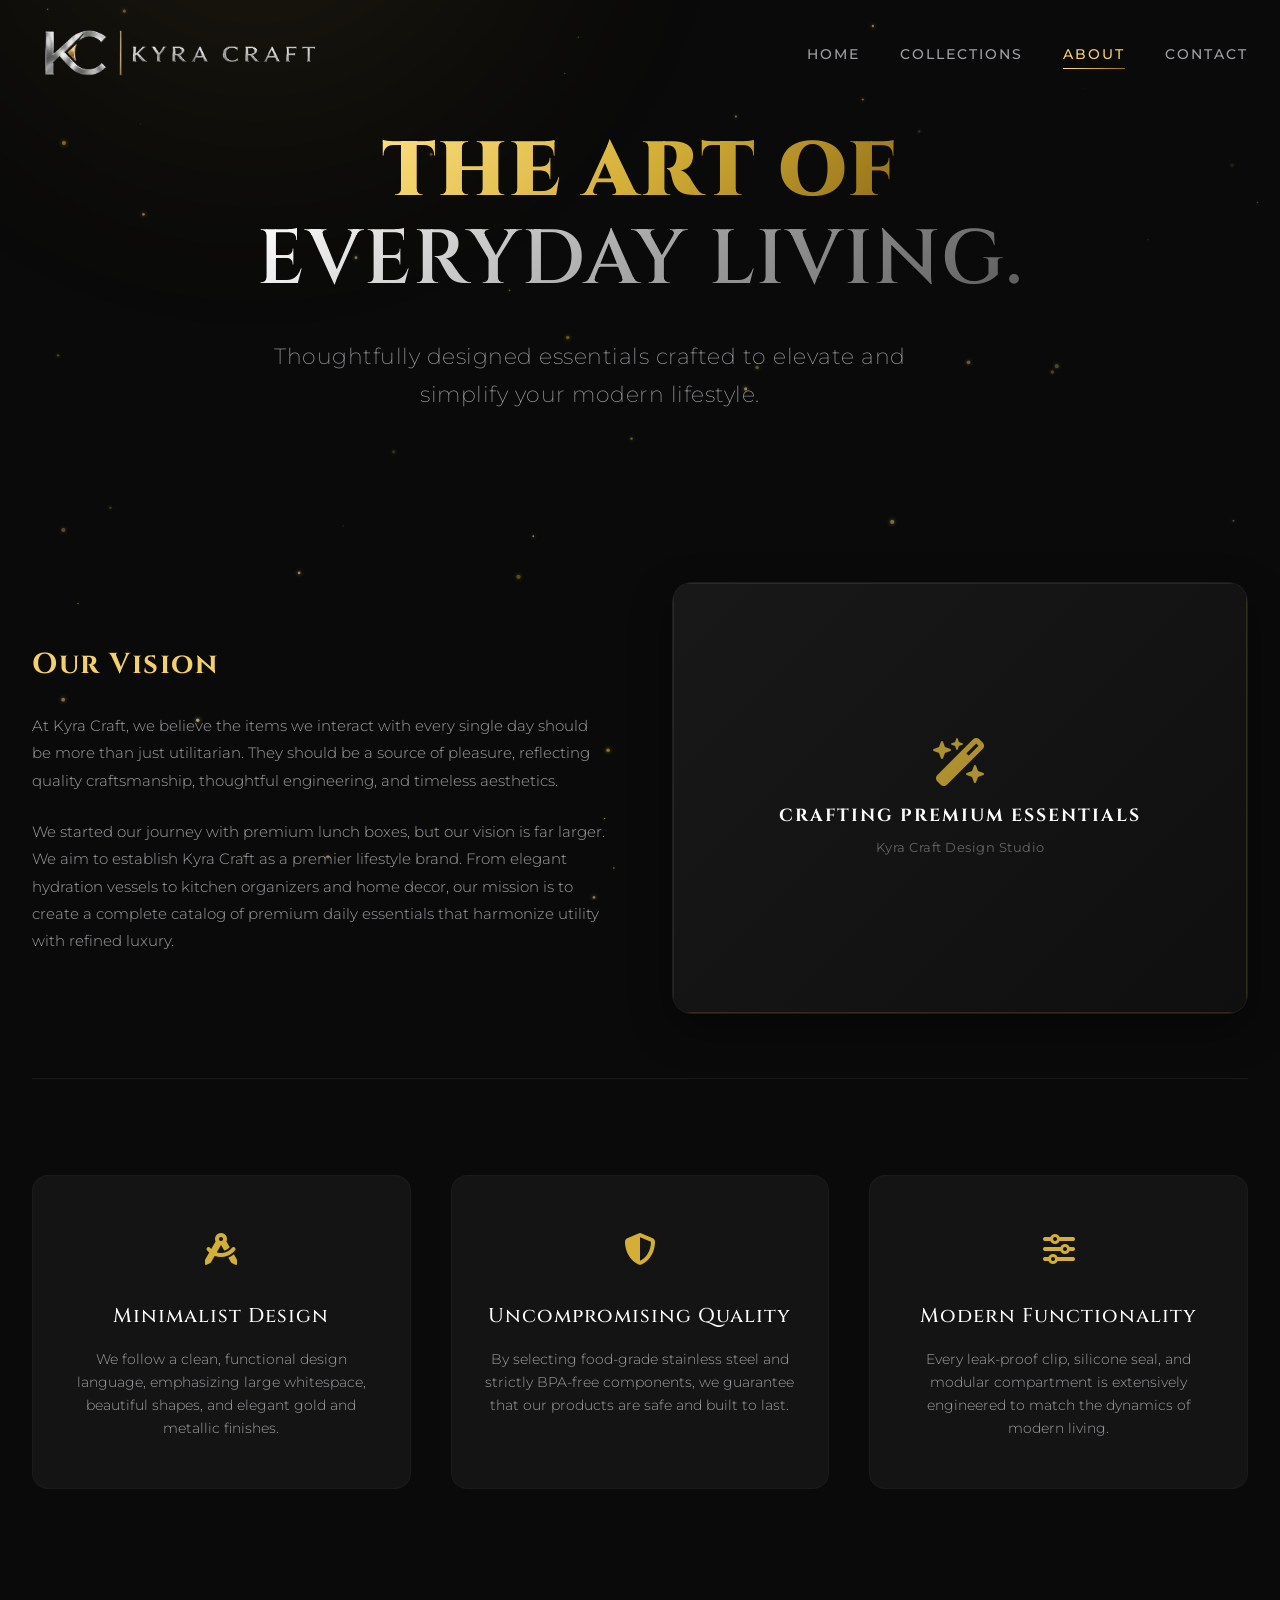
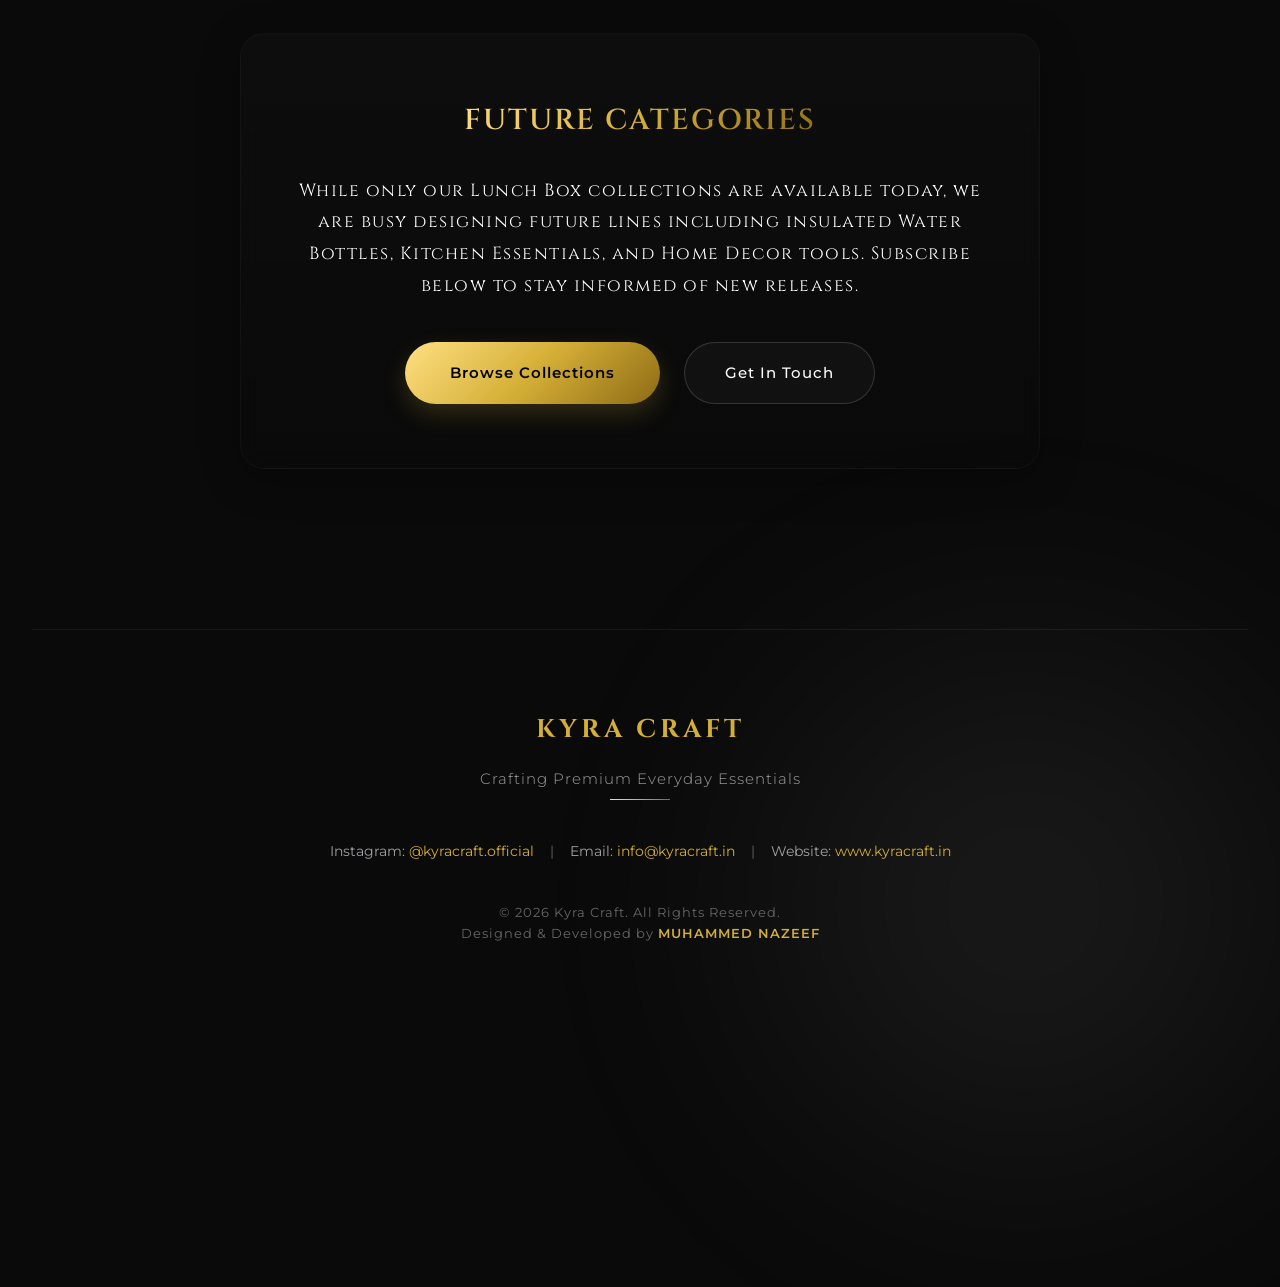
==== commit e2935573: "fix some error logo text" ====
--- a/about.html
+++ b/about.html
@@ -29,7 +29,7 @@
         <div class="nav-container">
             <a href="index.html" class="nav-logo-link">
                 <img src="logo.png" alt="Kyra Craft Logo" class="nav-logo-img">
-                <span class="nav-logo-text">KYRA CRAFT</span>
+                
             </a>
             
             <!-- Desktop Nav Menu -->
